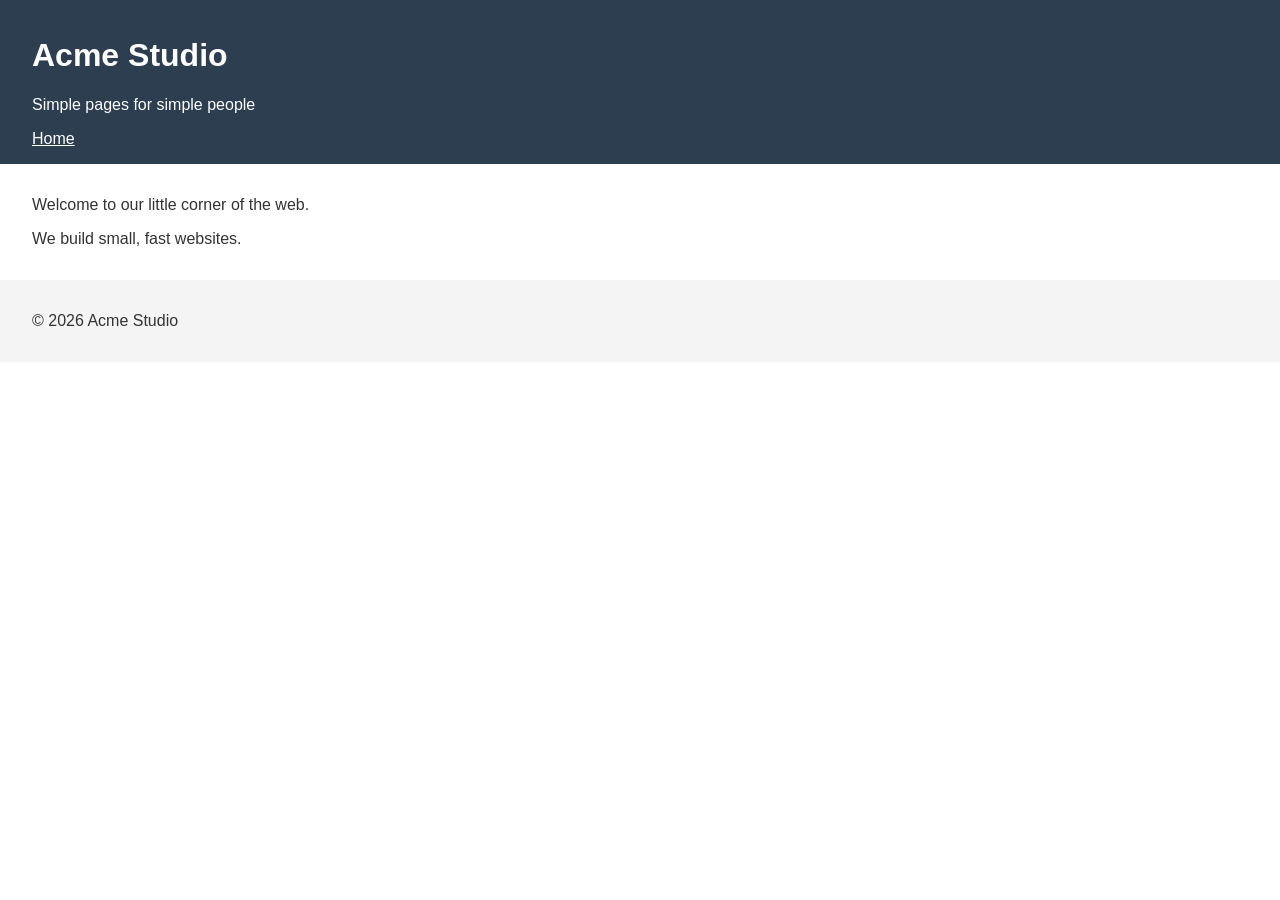
==== index.html @ a4d7dec7 "Add initial homepage" ====
<!DOCTYPE html>
<html lang="en">
<head>
  <meta charset="UTF-8">
  <title>Acme Studio</title>
  <link rel="stylesheet" href="style.css">
</head>
<body>
  <header>
    <h1>Acme Studio</h1>
    <p class="tagline">Simple pages for simple people</p>
    <nav>
      <a href="index.html">Home</a>
    </nav>
  </header>
  <main>
    <p>Welcome to our little corner of the web.</p>
    <p>We build small, fast websites.</p>
  </main>
  <footer>
    <p>&copy; 2026 Acme Studio</p>
  </footer>
</body>
</html>
---- style.css ----
body {
  font-family: Arial, sans-serif;
  margin: 0;
  background: #ffffff;
  color: #333333;
}

header {
  background: #2c3e50;
  color: #ffffff;
  padding: 1rem 2rem;
}

nav a {
  color: #ffffff;
  margin-right: 1rem;
}

main {
  padding: 1rem 2rem;
}

footer {
  background: #f4f4f4;
  color: #333333;
  padding: 1rem 2rem;
}
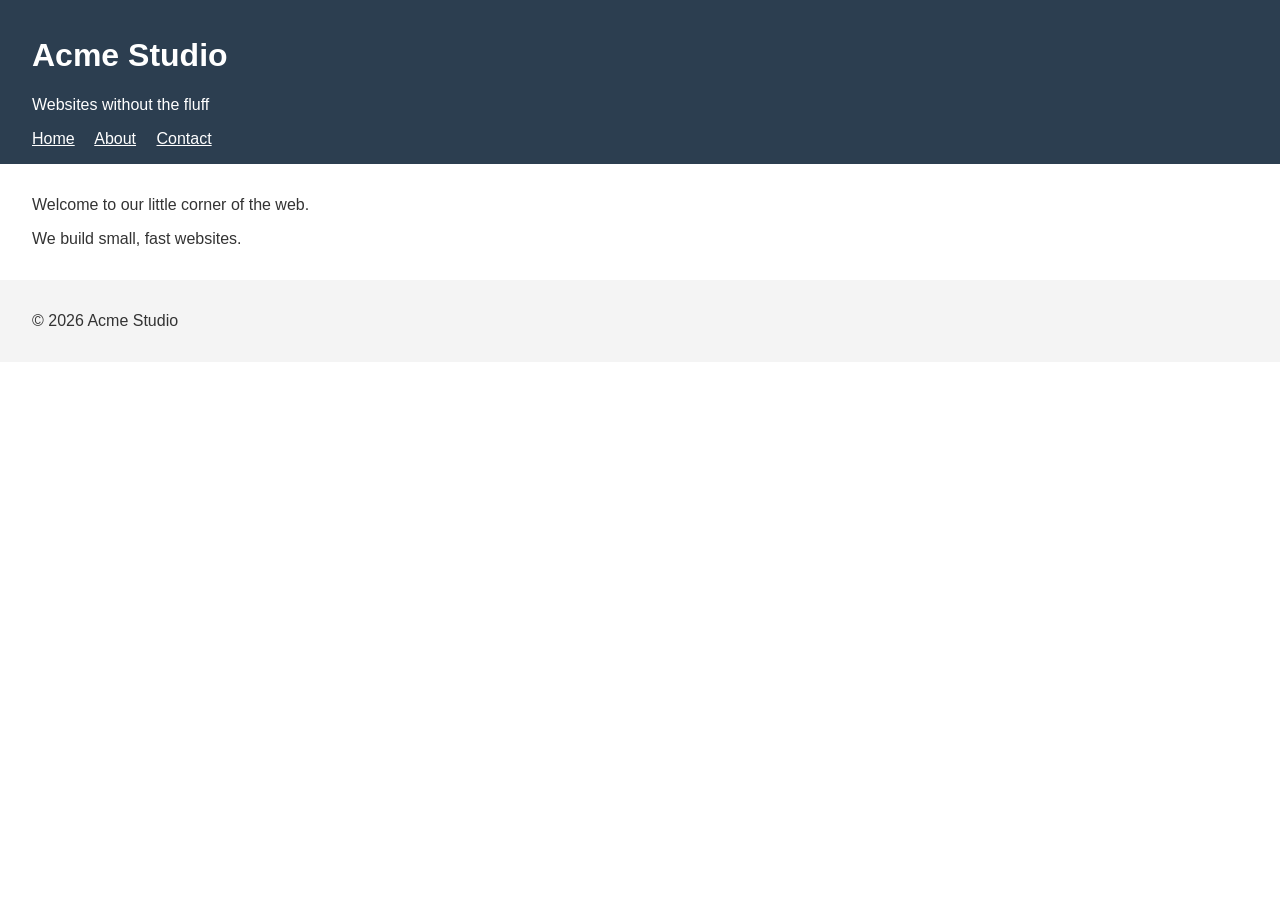
==== commit 10d34a0c: "Add About link to nav in index.html" ====
--- a/index.html
+++ b/index.html
@@ -8,9 +8,11 @@
 <body>
   <header>
     <h1>Acme Studio</h1>
-    <p class="tagline">Simple pages for simple people</p>
+    <p class="tagline">Websites without the fluff</p>
     <nav>
       <a href="index.html">Home</a>
+      <a href="about.html">About</a>
+      <a href="contact.html">Contact</a>
     </nav>
   </header>
   <main>
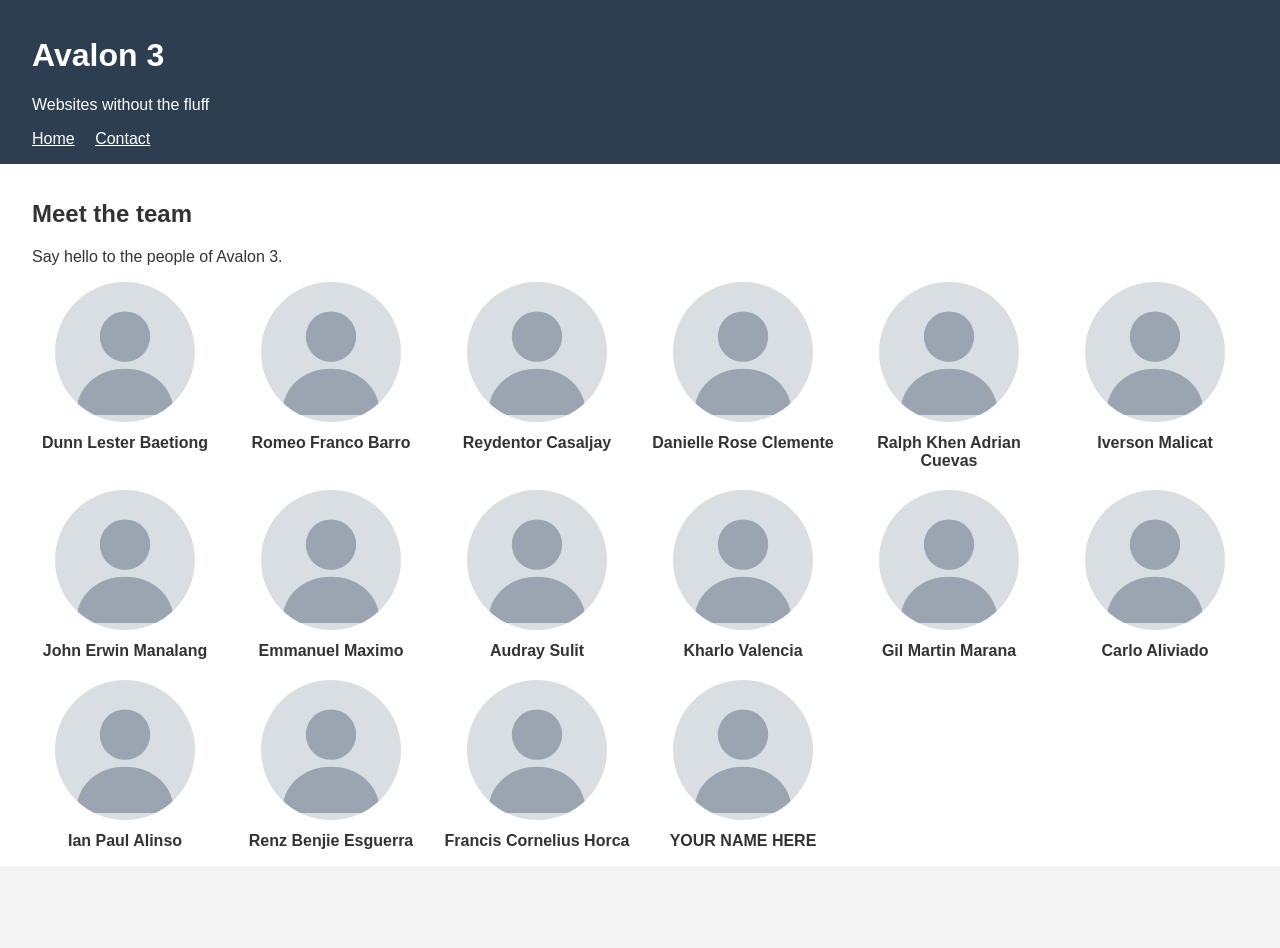
==== commit d0ee95e9: "Rebuild homepage as Avalon 3 team page" ====
--- a/index.html
+++ b/index.html
@@ -2,25 +2,91 @@
 <html lang="en">
 <head>
   <meta charset="UTF-8">
-  <title>Acme Studio</title>
+  <title>Avalon 3</title>
   <link rel="stylesheet" href="style.css">
 </head>
 <body>
   <header>
-    <h1>Acme Studio</h1>
+    <h1>Avalon 3</h1>
     <p class="tagline">Websites without the fluff</p>
     <nav>
       <a href="index.html">Home</a>
-      <a href="about.html">About</a>
       <a href="contact.html">Contact</a>
     </nav>
   </header>
   <main>
-    <p>Welcome to our little corner of the web.</p>
-    <p>We build small, fast websites.</p>
+    <h2>Meet the team</h2>
+    <p>Say hello to the people of Avalon 3.</p>
+    <div class="team">
+      <div class="member">
+        <img src="images/placeholder.svg" alt="Photo of Dunn Lester Baetiong">
+        <p class="name">Dunn Lester Baetiong</p>
+      </div>
+      <div class="member">
+        <img src="images/placeholder.svg" alt="Photo of Romeo Franco Barro">
+        <p class="name">Romeo Franco Barro</p>
+      </div>
+      <div class="member">
+        <img src="images/placeholder.svg" alt="Photo of Reydentor Casaljay">
+        <p class="name">Reydentor Casaljay</p>
+      </div>
+      <div class="member">
+        <img src="images/placeholder.svg" alt="Photo of Danielle Rose Clemente">
+        <p class="name">Danielle Rose Clemente</p>
+      </div>
+      <div class="member">
+        <img src="images/placeholder.svg" alt="Photo of Ralph Khen Adrian Cuevas">
+        <p class="name">Ralph Khen Adrian Cuevas</p>
+      </div>
+      <div class="member">
+        <img src="images/placeholder.svg" alt="Photo of Iverson Malicat">
+        <p class="name">Iverson Malicat</p>
+      </div>
+      <div class="member">
+        <img src="images/placeholder.svg" alt="Photo of John Erwin Manalang">
+        <p class="name">John Erwin Manalang</p>
+      </div>
+      <div class="member">
+        <img src="images/placeholder.svg" alt="Photo of Emmanuel Maximo">
+        <p class="name">Emmanuel Maximo</p>
+      </div>
+      <div class="member">
+        <img src="images/placeholder.svg" alt="Photo of Audray Sulit">
+        <p class="name">Audray Sulit</p>
+      </div>
+      <div class="member">
+        <img src="images/placeholder.svg" alt="Photo of Kharlo Valencia">
+        <p class="name">Kharlo Valencia</p>
+      </div>
+      <div class="member">
+        <img src="images/placeholder.svg" alt="Photo of Gil Martin Marana">
+        <p class="name">Gil Martin Marana</p>
+      </div>
+      <div class="member">
+        <img src="images/placeholder.svg" alt="Photo of Carlo Aliviado">
+        <p class="name">Carlo Aliviado</p>
+      </div>
+      <div class="member">
+        <img src="images/placeholder.svg" alt="Photo of Ian Paul Alinso">
+        <p class="name">Ian Paul Alinso</p>
+      </div>
+      <div class="member">
+        <img src="images/placeholder.svg" alt="Photo of Renz Benjie Esguerra">
+        <p class="name">Renz Benjie Esguerra</p>
+      </div>
+      <div class="member">
+        <img src="images/placeholder.svg" alt="Photo of Francis Cornelius Horca">
+        <p class="name">Francis Cornelius Horca</p>
+      </div>
+      <!-- NEW MEMBERS: copy the block below, put your name and your photo, then open a PR -->
+      <div class="member">
+        <img src="images/placeholder.svg" alt="Photo of YOUR NAME HERE">
+        <p class="name">YOUR NAME HERE</p>
+      </div>
+    </div>
   </main>
   <footer>
-    <p>&copy; 2026 Acme Studio</p>
+    <p>&copy; 2026 Avalon 3</p>
   </footer>
 </body>
 </html>
--- a/style.css
+++ b/style.css
@@ -22,6 +22,28 @@
 
 footer {
   background: #f4f4f4;
-  color: #333333;
+  color: #f4f4f4;
   padding: 1rem 2rem;
 }
+
+.team {
+  display: grid;
+  grid-template-columns: repeat(auto-fill, minmax(160px, 1fr));
+  gap: 1.25rem;
+}
+
+.member {
+  text-align: center;
+}
+
+.member img {
+  width: 140px;
+  height: 140px;
+  object-fit: cover;
+  border-radius: 50%;
+}
+
+.member .name {
+  margin: 0.5rem 0 0;
+  font-weight: bold;
+}
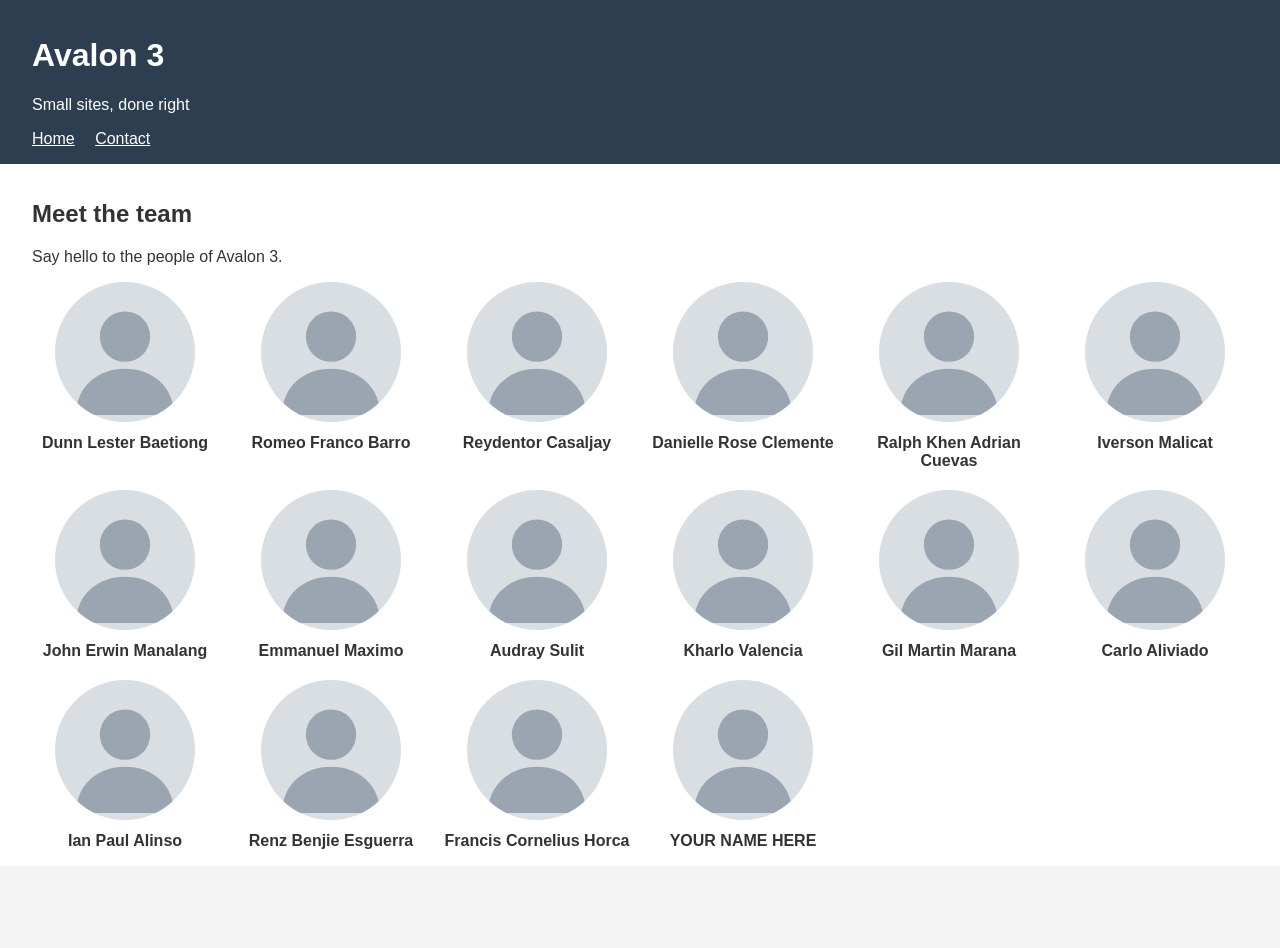
==== commit a75e25c5: "Rewrite tagline" ====
--- a/index.html
+++ b/index.html
@@ -8,7 +8,7 @@
 <body>
   <header>
     <h1>Avalon 3</h1>
-    <p class="tagline">Websites without the fluff</p>
+    <p class="tagline">Small sites, done right</p>
     <nav>
       <a href="index.html">Home</a>
       <a href="contact.html">Contact</a>
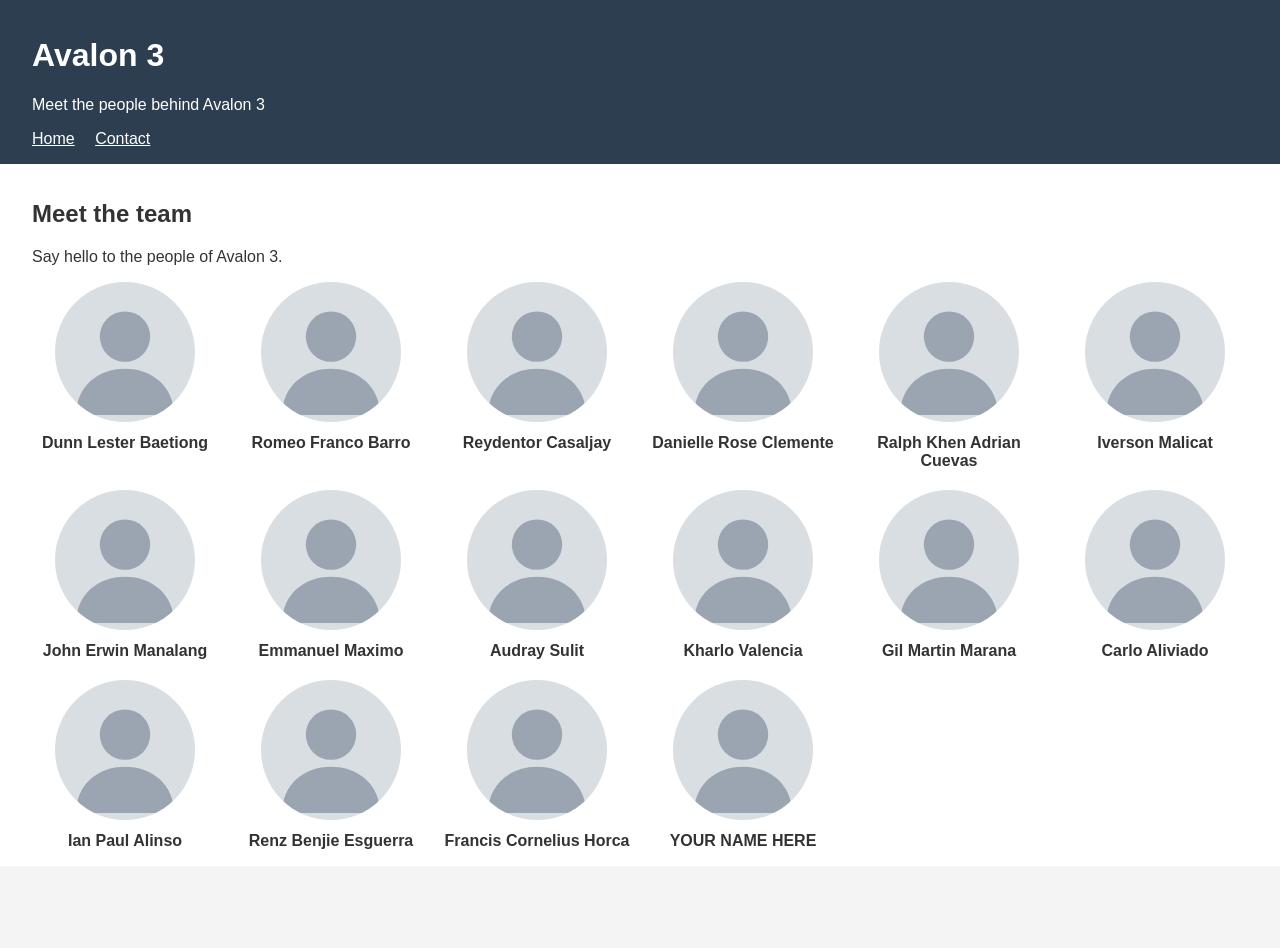
==== commit 473ec054: "Update tagline" ====
--- a/index.html
+++ b/index.html
@@ -8,7 +8,7 @@
 <body>
   <header>
     <h1>Avalon 3</h1>
-    <p class="tagline">Small sites, done right</p>
+    <p class="tagline">Meet the people behind Avalon 3</p>
     <nav>
       <a href="index.html">Home</a>
       <a href="contact.html">Contact</a>
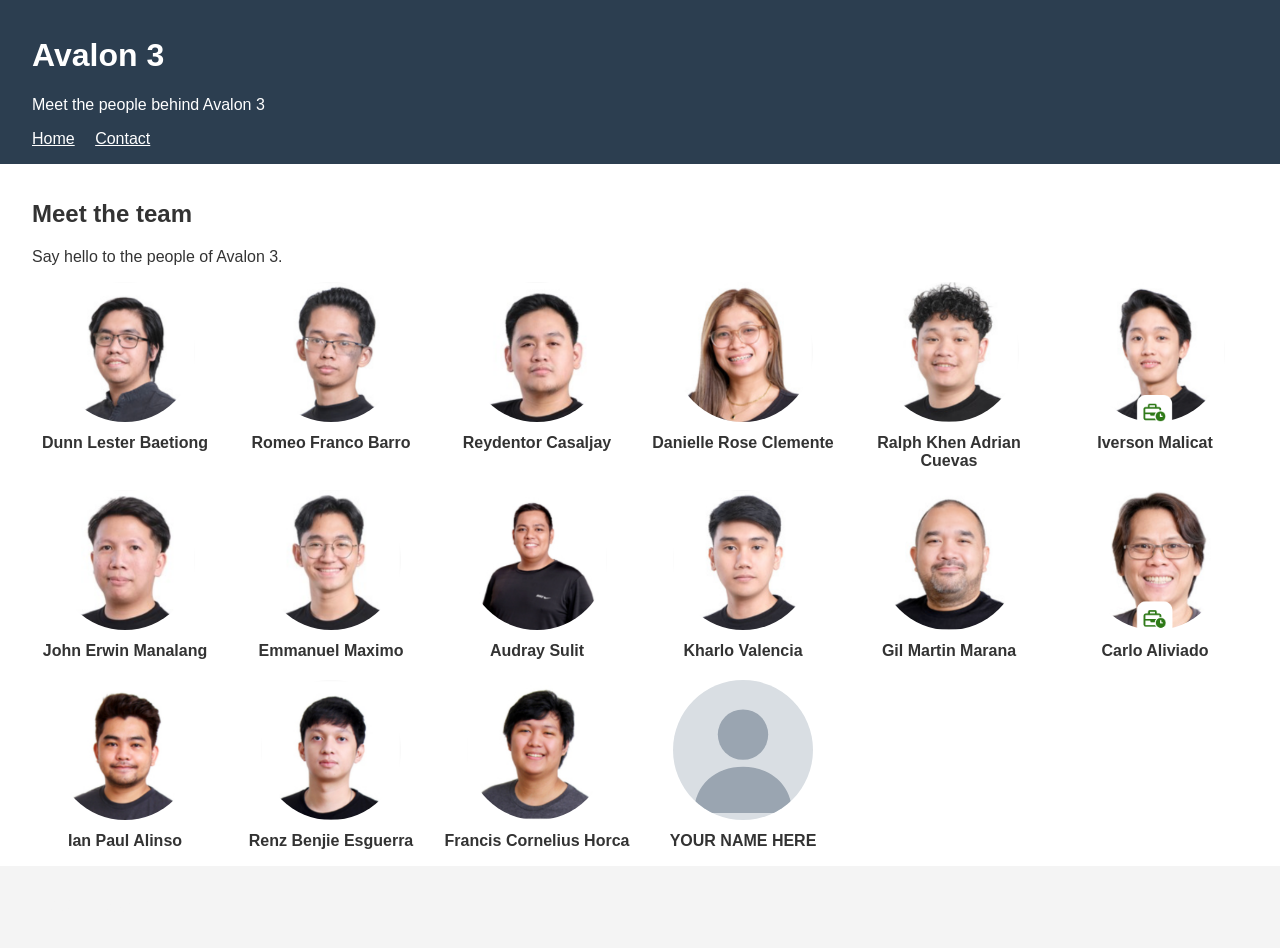
==== commit 8ac9f9c5: "Add team photos" ====
--- a/index.html
+++ b/index.html
@@ -19,63 +19,63 @@
     <p>Say hello to the people of Avalon 3.</p>
     <div class="team">
       <div class="member">
-        <img src="images/placeholder.svg" alt="Photo of Dunn Lester Baetiong">
+        <img src="images/dunn-lester-baetiong.png" alt="Photo of Dunn Lester Baetiong">
         <p class="name">Dunn Lester Baetiong</p>
       </div>
       <div class="member">
-        <img src="images/placeholder.svg" alt="Photo of Romeo Franco Barro">
+        <img src="images/romeo-franco-barro.png" alt="Photo of Romeo Franco Barro">
         <p class="name">Romeo Franco Barro</p>
       </div>
       <div class="member">
-        <img src="images/placeholder.svg" alt="Photo of Reydentor Casaljay">
+        <img src="images/reydentor-casaljay.png" alt="Photo of Reydentor Casaljay">
         <p class="name">Reydentor Casaljay</p>
       </div>
       <div class="member">
-        <img src="images/placeholder.svg" alt="Photo of Danielle Rose Clemente">
+        <img src="images/danielle-rose-clemente.png" alt="Photo of Danielle Rose Clemente">
         <p class="name">Danielle Rose Clemente</p>
       </div>
       <div class="member">
-        <img src="images/placeholder.svg" alt="Photo of Ralph Khen Adrian Cuevas">
+        <img src="images/ralph-khen-adrian-cuevas.png" alt="Photo of Ralph Khen Adrian Cuevas">
         <p class="name">Ralph Khen Adrian Cuevas</p>
       </div>
       <div class="member">
-        <img src="images/placeholder.svg" alt="Photo of Iverson Malicat">
+        <img src="images/iverson-malicat.png" alt="Photo of Iverson Malicat">
         <p class="name">Iverson Malicat</p>
       </div>
       <div class="member">
-        <img src="images/placeholder.svg" alt="Photo of John Erwin Manalang">
+        <img src="images/john-erwin-manalang.png" alt="Photo of John Erwin Manalang">
         <p class="name">John Erwin Manalang</p>
       </div>
       <div class="member">
-        <img src="images/placeholder.svg" alt="Photo of Emmanuel Maximo">
+        <img src="images/emmanuel-maximo.png" alt="Photo of Emmanuel Maximo">
         <p class="name">Emmanuel Maximo</p>
       </div>
       <div class="member">
-        <img src="images/placeholder.svg" alt="Photo of Audray Sulit">
+        <img src="images/audray-sulit.png" alt="Photo of Audray Sulit">
         <p class="name">Audray Sulit</p>
       </div>
       <div class="member">
-        <img src="images/placeholder.svg" alt="Photo of Kharlo Valencia">
+        <img src="images/kharlo-valencia.png" alt="Photo of Kharlo Valencia">
         <p class="name">Kharlo Valencia</p>
       </div>
       <div class="member">
-        <img src="images/placeholder.svg" alt="Photo of Gil Martin Marana">
+        <img src="images/gil-martin-marana.png" alt="Photo of Gil Martin Marana">
         <p class="name">Gil Martin Marana</p>
       </div>
       <div class="member">
-        <img src="images/placeholder.svg" alt="Photo of Carlo Aliviado">
+        <img src="images/carlo-aliviado.png" alt="Photo of Carlo Aliviado">
         <p class="name">Carlo Aliviado</p>
       </div>
       <div class="member">
-        <img src="images/placeholder.svg" alt="Photo of Ian Paul Alinso">
+        <img src="images/ian-paul-alinso.png" alt="Photo of Ian Paul Alinso">
         <p class="name">Ian Paul Alinso</p>
       </div>
       <div class="member">
-        <img src="images/placeholder.svg" alt="Photo of Renz Benjie Esguerra">
+        <img src="images/renz-benjie-esguerra.png" alt="Photo of Renz Benjie Esguerra">
         <p class="name">Renz Benjie Esguerra</p>
       </div>
       <div class="member">
-        <img src="images/placeholder.svg" alt="Photo of Francis Cornelius Horca">
+        <img src="images/francis-cornelius-horca.png" alt="Photo of Francis Cornelius Horca">
         <p class="name">Francis Cornelius Horca</p>
       </div>
       <!-- NEW MEMBERS: copy the block below, put your name and your photo, then open a PR -->
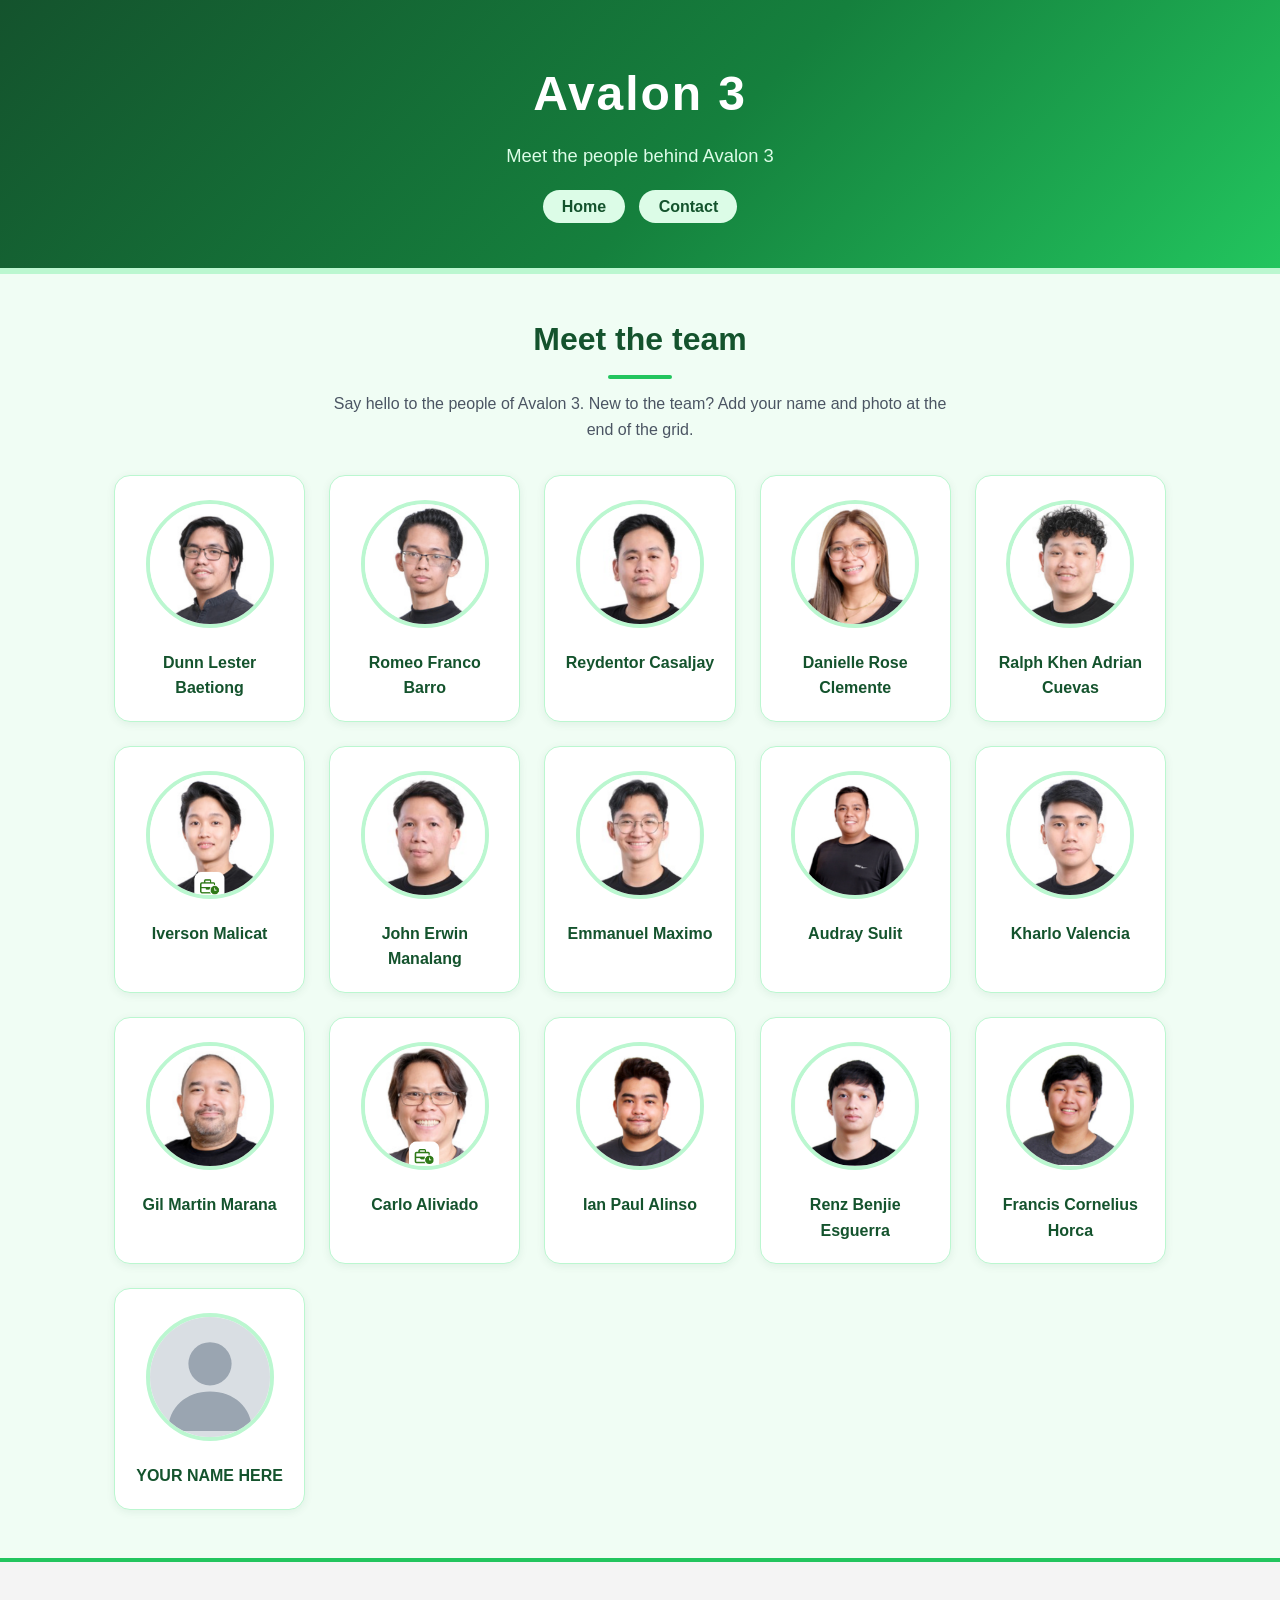
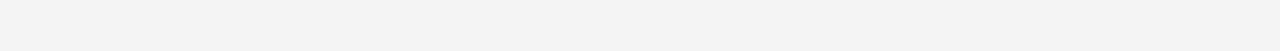
==== commit 82476089: "Restyle team page with green theme" ====
--- a/index.html
+++ b/index.html
@@ -15,8 +15,10 @@
     </nav>
   </header>
   <main>
-    <h2>Meet the team</h2>
-    <p>Say hello to the people of Avalon 3.</p>
+    <section class="intro">
+      <h2>Meet the team</h2>
+      <p>Say hello to the people of Avalon 3. New to the team? Add your name and photo at the end of the grid.</p>
+    </section>
     <div class="team">
       <div class="member">
         <img src="images/dunn-lester-baetiong.png" alt="Photo of Dunn Lester Baetiong">
--- a/style.css
+++ b/style.css
@@ -1,23 +1,65 @@
+:root {
+  --green-900: #14532d;
+  --green-700: #15803d;
+  --green-500: #22c55e;
+  --green-200: #bbf7d0;
+  --green-100: #dcfce7;
+  --green-50: #f0fdf4;
+  --ink: #1f2937;
+}
+
+* {
+  box-sizing: border-box;
+}
+
 body {
-  font-family: Arial, sans-serif;
+  font-family: -apple-system, "Segoe UI", Roboto, Helvetica, Arial, sans-serif;
   margin: 0;
-  background: #ffffff;
-  color: #333333;
+  background: #f0fdf4;
+  color: #1f2937;
+  line-height: 1.6;
 }
 
 header {
-  background: #2c3e50;
+  background: linear-gradient(135deg, #14532d 0%, #15803d 55%, #22c55e 100%);
   color: #ffffff;
-  padding: 1rem 2rem;
+  padding: 3.5rem 2rem 3rem;
+  text-align: center;
+  border-bottom: 6px solid #bbf7d0;
+}
+
+header h1 {
+  margin: 0;
+  font-size: 3rem;
+  letter-spacing: 0.04em;
+}
+
+header .tagline {
+  margin: 0.5rem 0 1.5rem;
+  font-size: 1.15rem;
+  color: #dcfce7;
 }
 
 nav a {
-  color: #ffffff;
-  margin-right: 1rem;
+  color: #14532d;
+  background: #dcfce7;
+  text-decoration: none;
+  font-weight: 600;
+  padding: 0.5rem 1.2rem;
+  border-radius: 999px;
+  margin: 0 0.3rem;
+  transition: background 0.2s, color 0.2s;
+}
+
+nav a:hover {
+  background: #ffffff;
+  color: #15803d;
 }
 
 main {
-  padding: 1rem 2rem;
+  max-width: 1100px;
+  margin: 0 auto;
+  padding: 2.5rem 1.5rem 3rem;
 }
 
 footer {
@@ -26,24 +68,81 @@
   padding: 1rem 2rem;
 }
 
+footer {
+  text-align: center;
+  border-top: 4px solid #22c55e;
+}
+
+.intro {
+  text-align: center;
+  max-width: 640px;
+  margin: 0 auto 2rem;
+}
+
+.intro h2 {
+  font-size: 2rem;
+  margin: 0 0 0.5rem;
+  color: #14532d;
+}
+
+.intro h2::after {
+  content: "";
+  display: block;
+  width: 64px;
+  height: 4px;
+  background: #22c55e;
+  border-radius: 2px;
+  margin: 0.6rem auto 0;
+}
+
+.intro p {
+  margin: 0.8rem 0 0;
+  color: #4b5563;
+}
+
 .team {
   display: grid;
-  grid-template-columns: repeat(auto-fill, minmax(160px, 1fr));
-  gap: 1.25rem;
+  grid-template-columns: repeat(auto-fill, minmax(190px, 1fr));
+  gap: 1.5rem;
 }
 
 .member {
+  background: #ffffff;
+  border: 1px solid #bbf7d0;
+  border-radius: 16px;
+  padding: 1.5rem 1rem 1.25rem;
   text-align: center;
+  box-shadow: 0 2px 8px rgba(20, 83, 45, 0.08);
+  transition: transform 0.2s, box-shadow 0.2s, border-color 0.2s;
+}
+
+.member:hover {
+  transform: translateY(-4px);
+  border-color: #22c55e;
+  box-shadow: 0 10px 24px rgba(20, 83, 45, 0.18);
 }
 
 .member img {
-  width: 140px;
-  height: 140px;
+  width: 128px;
+  height: 128px;
   object-fit: cover;
   border-radius: 50%;
+  border: 4px solid #bbf7d0;
+  background: #f0fdf4;
 }
 
 .member .name {
-  margin: 0.5rem 0 0;
-  font-weight: bold;
+  margin: 0.9rem 0 0;
+  font-weight: 700;
+  color: #14532d;
 }
+
+@media (max-width: 600px) {
+  header h1 {
+    font-size: 2.2rem;
+  }
+  .team {
+    grid-template-columns: repeat(2, 1fr);
+    gap: 1rem;
+  }
+}
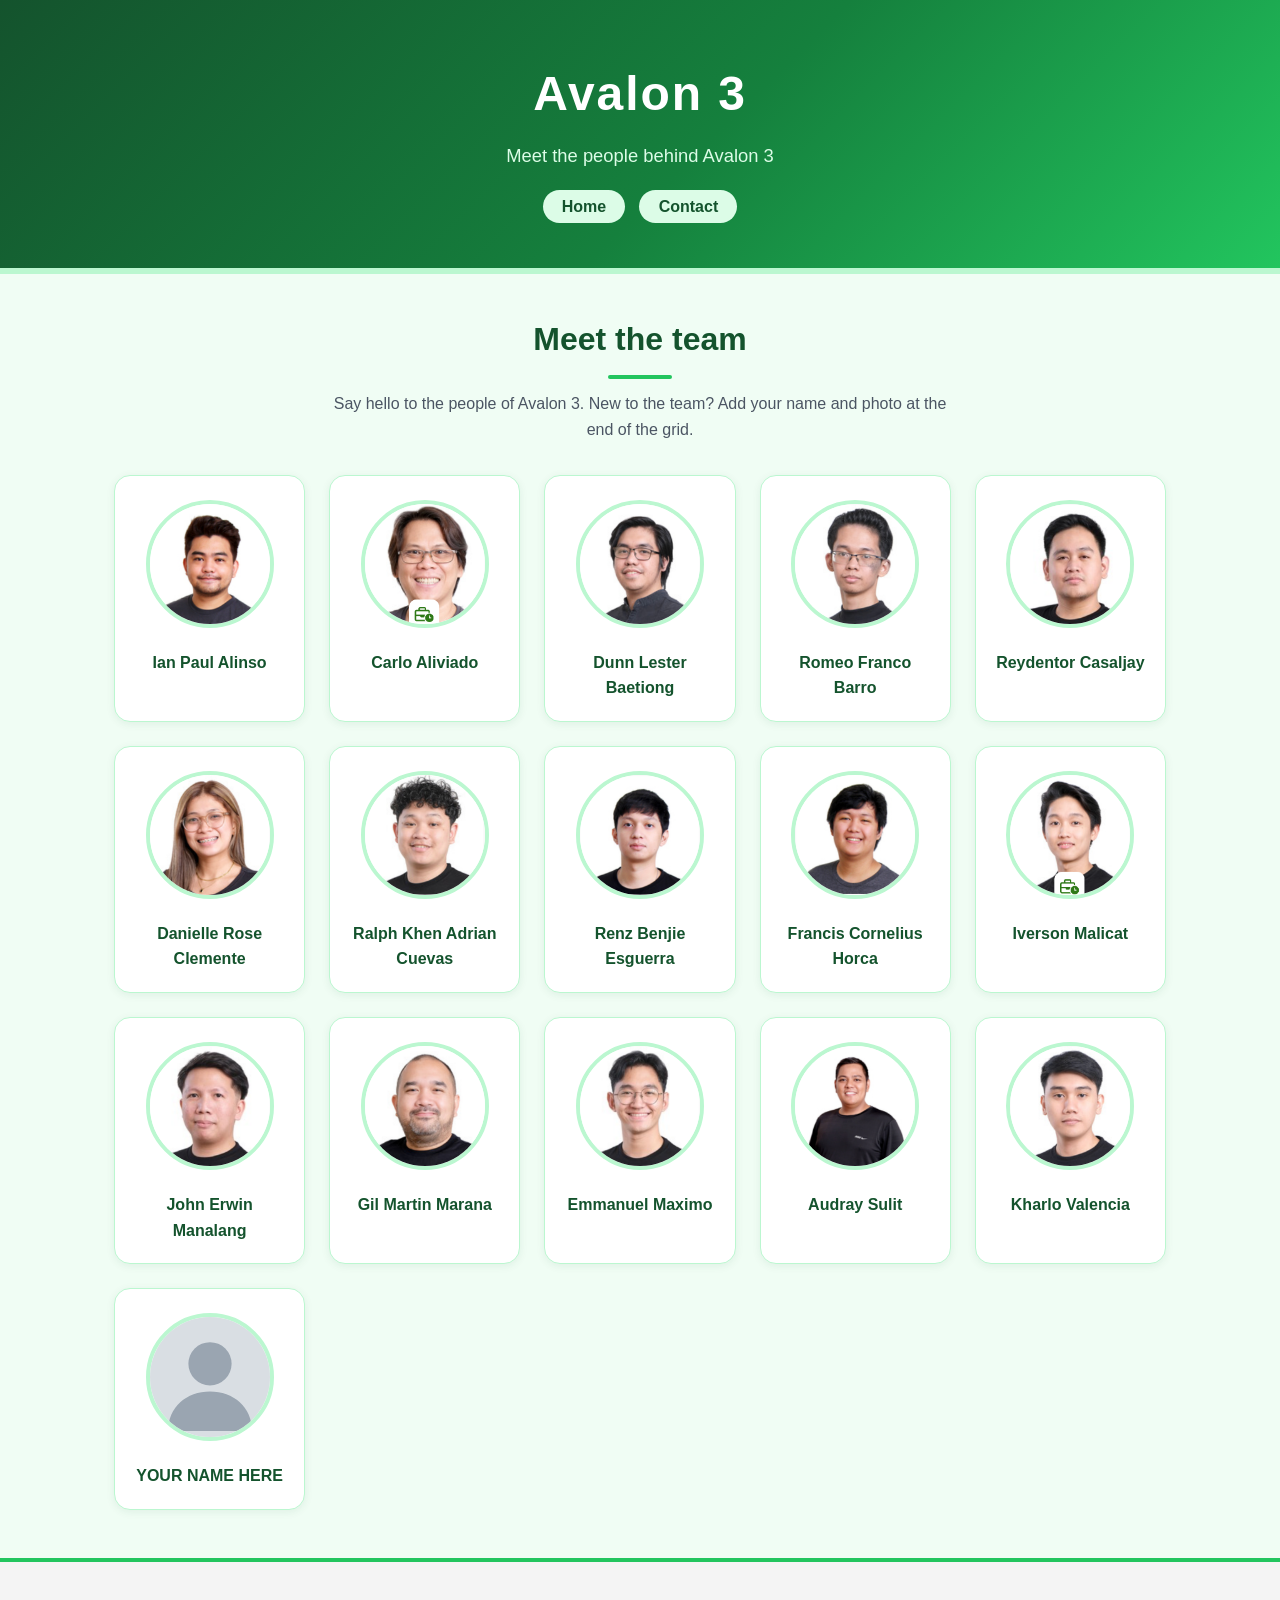
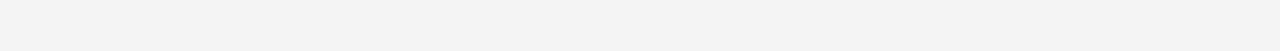
==== commit 7aeaaba6: "Sort team members alphabetically by last name" ====
--- a/index.html
+++ b/index.html
@@ -21,6 +21,14 @@
     </section>
     <div class="team">
       <div class="member">
+        <img src="images/ian-paul-alinso.png" alt="Photo of Ian Paul Alinso">
+        <p class="name">Ian Paul Alinso</p>
+      </div>
+      <div class="member">
+        <img src="images/carlo-aliviado.png" alt="Photo of Carlo Aliviado">
+        <p class="name">Carlo Aliviado</p>
+      </div>
+      <div class="member">
         <img src="images/dunn-lester-baetiong.png" alt="Photo of Dunn Lester Baetiong">
         <p class="name">Dunn Lester Baetiong</p>
       </div>
@@ -41,12 +49,24 @@
         <p class="name">Ralph Khen Adrian Cuevas</p>
       </div>
       <div class="member">
+        <img src="images/renz-benjie-esguerra.png" alt="Photo of Renz Benjie Esguerra">
+        <p class="name">Renz Benjie Esguerra</p>
+      </div>
+      <div class="member">
+        <img src="images/francis-cornelius-horca.png" alt="Photo of Francis Cornelius Horca">
+        <p class="name">Francis Cornelius Horca</p>
+      </div>
+      <div class="member">
         <img src="images/iverson-malicat.png" alt="Photo of Iverson Malicat">
         <p class="name">Iverson Malicat</p>
       </div>
       <div class="member">
         <img src="images/john-erwin-manalang.png" alt="Photo of John Erwin Manalang">
         <p class="name">John Erwin Manalang</p>
+      </div>
+      <div class="member">
+        <img src="images/gil-martin-marana.png" alt="Photo of Gil Martin Marana">
+        <p class="name">Gil Martin Marana</p>
       </div>
       <div class="member">
         <img src="images/emmanuel-maximo.png" alt="Photo of Emmanuel Maximo">
@@ -60,26 +80,6 @@
         <img src="images/kharlo-valencia.png" alt="Photo of Kharlo Valencia">
         <p class="name">Kharlo Valencia</p>
       </div>
-      <div class="member">
-        <img src="images/gil-martin-marana.png" alt="Photo of Gil Martin Marana">
-        <p class="name">Gil Martin Marana</p>
-      </div>
-      <div class="member">
-        <img src="images/carlo-aliviado.png" alt="Photo of Carlo Aliviado">
-        <p class="name">Carlo Aliviado</p>
-      </div>
-      <div class="member">
-        <img src="images/ian-paul-alinso.png" alt="Photo of Ian Paul Alinso">
-        <p class="name">Ian Paul Alinso</p>
-      </div>
-      <div class="member">
-        <img src="images/renz-benjie-esguerra.png" alt="Photo of Renz Benjie Esguerra">
-        <p class="name">Renz Benjie Esguerra</p>
-      </div>
-      <div class="member">
-        <img src="images/francis-cornelius-horca.png" alt="Photo of Francis Cornelius Horca">
-        <p class="name">Francis Cornelius Horca</p>
-      </div>
       <!-- NEW MEMBERS: copy the block below, put your name and your photo, then open a PR -->
       <div class="member">
         <img src="images/placeholder.svg" alt="Photo of YOUR NAME HERE">
